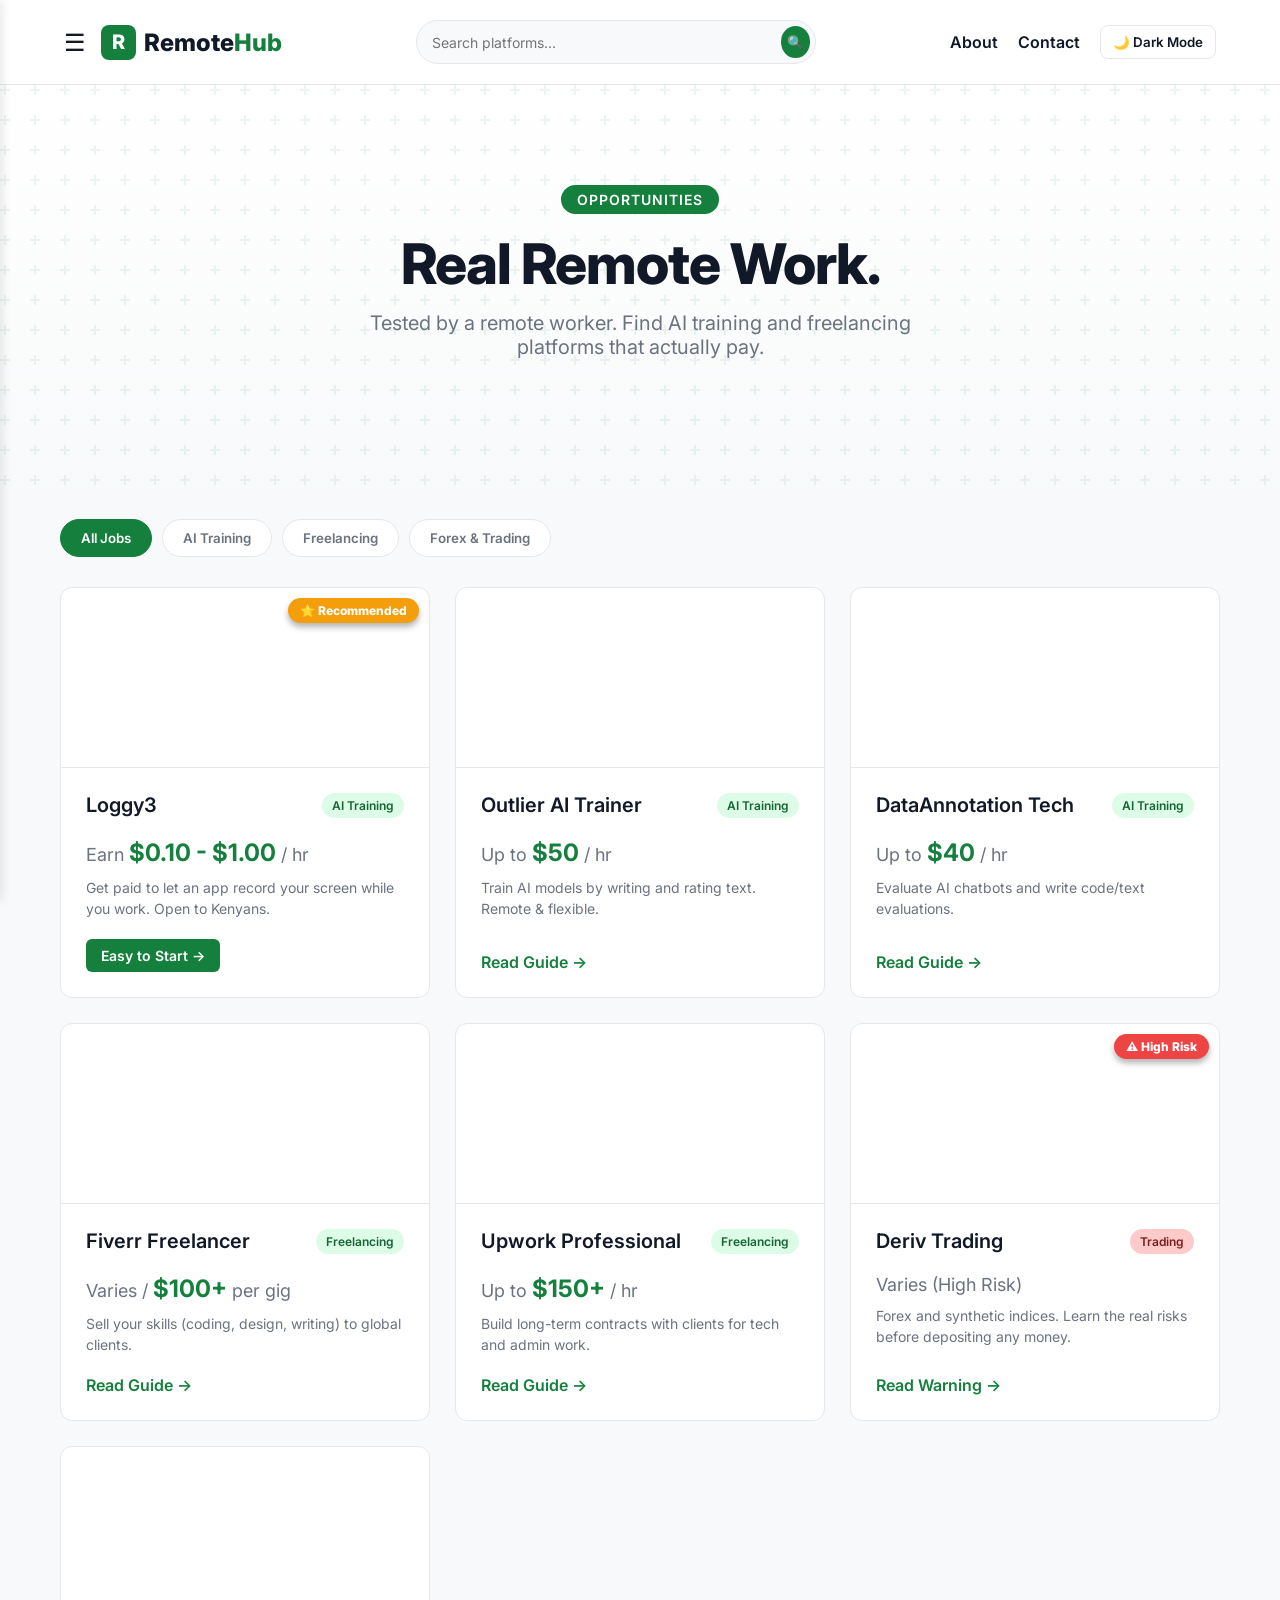
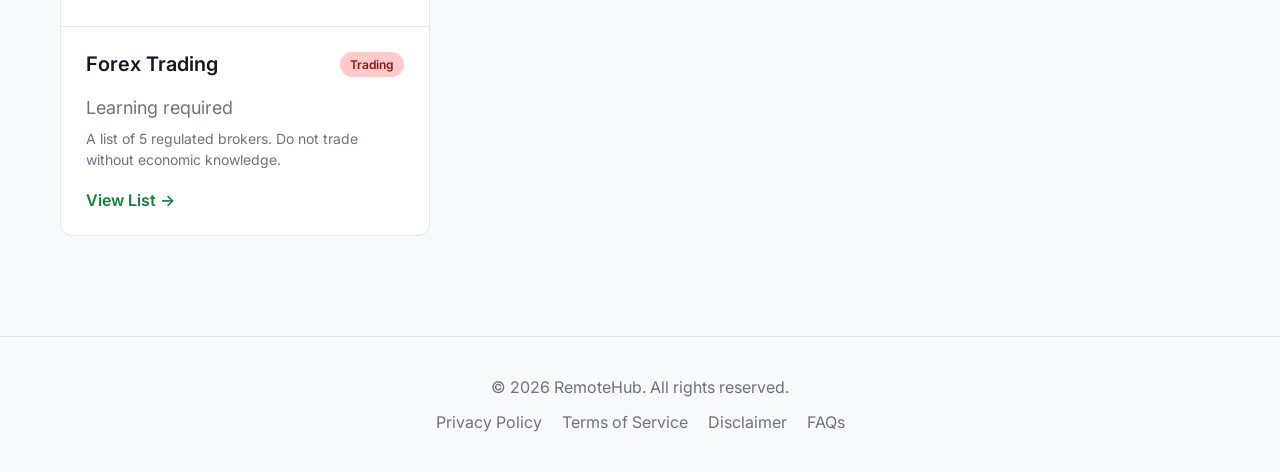
==== index.html @ 210f159b "Initial commit: RemoteHub website" ====
﻿<!DOCTYPE html>
<html lang="en">
<head>
    <meta charset="UTF-8">
    <meta name="viewport" content="width=device-width, initial-scale=1.0">
    <title>RemoteHub | Real Remote Work</title>
    <link rel="stylesheet" href="style.css">
    <link href="https://fonts.googleapis.com/css2?family=Inter:wght@400;600;800&display=swap" rel="stylesheet">
    <script>
        if (localStorage.getItem('theme') === 'dark') {
            document.documentElement.classList.add('dark-mode');
            document.addEventListener('DOMContentLoaded', () => {
                document.body.classList.add('dark-mode');
                const btn = document.getElementById('theme-toggle');
                if(btn) btn.textContent = '☀️ Light Mode';
            });
        }
    </script>
</head>
<body>

    <!-- HEADER -->
    <header>
        <div style="display: flex; align-items: center; gap: 15px;">
            <button id="menu-btn" style="background: none; border: none; font-size: 24px; cursor: pointer; color: var(--text-main);">☰</button>
            <a href="index.html" class="logo" style="text-decoration: none; display: flex; align-items: center; gap: 8px;">
                <div style="background: var(--primary); color: white; width: 35px; height: 35px; border-radius: 8px; display: flex; justify-content: center; align-items: center; font-weight: 800; font-size: 20px;">R</div>
                <span style="font-weight: 800; color: var(--text-main);">Remote<span style="color: var(--primary);">Hub</span></span>
            </a>
        </div>
        
        <!-- SEARCH BAR -->
        <div class="header-search" style="position: relative;">
            <input type="text" id="searchInput" placeholder="Search platforms..." autocomplete="off">
            <button>🔍</button>
            <div id="searchDropdown" class="search-dropdown"></div>
        </div>

        <div class="nav-links">
            <a href="legal/about.html">About</a>
            <a href="legal/contact.html">Contact</a>
            <button id="theme-toggle">🌙 Dark Mode</button>
        </div>
    </header>

    <!-- HERO -->
    <section class="hero">
        <div class="hero-content">
            <span class="hero-badge">Opportunities</span>
            <h1>Real Remote Work.</h1>
            <p>Tested by a remote worker. Find AI training and freelancing platforms that actually pay.</p>
        </div>
    </section>

    <!-- MAIN GRID -->
    <section class="jobs-section">
        <div class="filters">
            <button class="filter-btn active" data-category="all">All Jobs</button>
            <button class="filter-btn" data-category="ai-training">AI Training</button>
            <button class="filter-btn" data-category="freelancing">Freelancing</button>
            <button class="filter-btn" data-category="trading">Forex & Trading</button>
        </div>

        <div class="job-grid" id="jobGrid">
            
            <!-- Card 1: Loggy3 (Recommended) -->
            <a href="pages/loggy3.html" class="job-card" data-category="ai-training">
                <div class="card-image" style="background-image: url('https://images.unsplash.com/photo-1551288049-bebda4e38f71?auto=format&fit=crop&w=600&q=80'); position: relative;">
                    <span style="position: absolute; top: 10px; right: 10px; background: #f59e0b; color: white; padding: 5px 12px; border-radius: 20px; font-size: 12px; font-weight: 800; box-shadow: 0 4px 6px rgba(0,0,0,0.3);">⭐ Recommended</span>
                </div>
                <div class="card-content">
                    <div class="card-header"><h3>Loggy3</h3><span class="tag">AI Training</span></div>
                    <p class="pay">Earn <strong>$0.10 - $1.00</strong> / hr</p>
                    <p class="desc">Get paid to let an app record your screen while you work. Open to Kenyans.</p>
                    <div class="card-footer"><span style="display: inline-block; background: var(--primary); color: white; padding: 8px 15px; border-radius: 6px; font-size: 14px;">Easy to Start &rarr;</span></div>
                </div>
            </a>

            <!-- Card 2: Outlier -->
            <a href="pages/outlier.html" class="job-card" data-category="ai-training">
                <div class="card-image" style="background-image: url('https://images.unsplash.com/photo-1677442136019-21780ecad995?auto=format&fit=crop&w=600&q=80');"></div>
                <div class="card-content">
                    <div class="card-header"><h3>Outlier AI Trainer</h3><span class="tag">AI Training</span></div>
                    <p class="pay">Up to <strong>$50</strong> / hr</p>
                    <p class="desc">Train AI models by writing and rating text. Remote & flexible.</p>
                    <div class="card-footer"><span>Read Guide &rarr;</span></div>
                </div>
            </a>

            <!-- Card 3: DataAnnotation -->
            <a href="pages/dataannotation.html" class="job-card" data-category="ai-training">
                <div class="card-image" style="background-image: url('https://images.unsplash.com/photo-1555949963-ff9fe0c870eb?auto=format&fit=crop&w=600&q=80');"></div>
                <div class="card-content">
                    <div class="card-header"><h3>DataAnnotation Tech</h3><span class="tag">AI Training</span></div>
                    <p class="pay">Up to <strong>$40</strong> / hr</p>
                    <p class="desc">Evaluate AI chatbots and write code/text evaluations.</p>
                    <div class="card-footer"><span>Read Guide &rarr;</span></div>
                </div>
            </a>

            <!-- Card 4: Fiverr -->
            <a href="pages/fiverr.html" class="job-card" data-category="freelancing">
                <div class="card-image" style="background-image: url('https://images.unsplash.com/photo-1522071820081-009f0129c71c?auto=format&fit=crop&w=600&q=80');"></div>
                <div class="card-content">
                    <div class="card-header"><h3>Fiverr Freelancer</h3><span class="tag">Freelancing</span></div>
                    <p class="pay">Varies / <strong>$100+</strong> per gig</p>
                    <p class="desc">Sell your skills (coding, design, writing) to global clients.</p>
                    <div class="card-footer"><span>Read Guide &rarr;</span></div>
                </div>
            </a>

            <!-- Card 5: Upwork -->
            <a href="pages/upwork.html" class="job-card" data-category="freelancing">
                <div class="card-image" style="background-image: url('https://images.unsplash.com/photo-1498050108023-c5249f4df085?auto=format&fit=crop&w=600&q=80');"></div>
                <div class="card-content">
                    <div class="card-header"><h3>Upwork Professional</h3><span class="tag">Freelancing</span></div>
                    <p class="pay">Up to <strong>$150+</strong> / hr</p>
                    <p class="desc">Build long-term contracts with clients for tech and admin work.</p>
                    <div class="card-footer"><span>Read Guide &rarr;</span></div>
                </div>
            </a>

            <!-- Card 6: Deriv -->
            <a href="pages/deriv.html" class="job-card" data-category="trading">
                <div class="card-image" style="background-image: url('https://images.unsplash.com/photo-1611974789855-9c2a0a7236a3?auto=format&fit=crop&w=600&q=80'); position: relative;">
                    <span style="position: absolute; top: 10px; right: 10px; background: #ef4444; color: white; padding: 5px 12px; border-radius: 20px; font-size: 12px; font-weight: 800; box-shadow: 0 4px 6px rgba(0,0,0,0.3);">⚠️ High Risk</span>
                </div>
                <div class="card-content">
                    <div class="card-header"><h3>Deriv Trading</h3><span class="tag" style="background: #fecaca; color: #7f1d1d;">Trading</span></div>
                    <p class="pay">Varies (High Risk)</p>
                    <p class="desc">Forex and synthetic indices. Learn the real risks before depositing any money.</p>
                    <div class="card-footer"><span>Read Warning &rarr;</span></div>
                </div>
            </a>

            <!-- Card 7: Forex Trading -->
            <a href="pages/forex-trading.html" class="job-card" data-category="trading">
                <div class="card-image" style="background-image: url('https://images.unsplash.com/photo-1590283603385-17ffb3a7f29f?auto=format&fit=crop&w=600&q=80');"></div>
                <div class="card-content">
                    <div class="card-header"><h3>Forex Trading</h3><span class="tag" style="background: #fecaca; color: #7f1d1d;">Trading</span></div>
                    <p class="pay">Learning required</p>
                    <p class="desc">A list of 5 regulated brokers. Do not trade without economic knowledge.</p>
                    <div class="card-footer"><span>View List &rarr;</span></div>
                </div>
            </a>

        </div>
    </section>

    <!-- FOOTER -->
    <footer>
        <p>&copy; 2026 RemoteHub. All rights reserved.</p>
        <div class="footer-links">
            <a href="legal/privacy.html">Privacy Policy</a>
            <a href="legal/terms.html">Terms of Service</a>
            <a href="legal/disclaimer.html">Disclaimer</a>
            <a href="faq.html">FAQs</a>
        </div>
    </footer>
    
    <!-- SIDEBAR -->
    <div id="sidebar" class="sidebar">
        <button id="close-btn" class="close-btn">&times;</button>
        <div style="margin-top: 50px;">
            <a href="index.html" class="sidebar-link">Home</a>
            <a href="legal/about.html" class="sidebar-link">About Mark</a>
            <a href="legal/contact.html" class="sidebar-link">Contact</a>
            <a href="legal/privacy.html" class="sidebar-link">Privacy Policy</a>
            <a href="legal/terms.html" class="sidebar-link">Terms of Service</a>
            <a href="legal/disclaimer.html" class="sidebar-link">Disclaimer</a>
            <a href="faq.html" class="sidebar-link">FAQs</a>
        </div>
    </div>

    <script src="script.js"></script>
</body>
</html>
---- style.css ----
﻿/* --- GLOBAL VARIABLES (Colors & Fonts) --- */
:root {
    --bg-color: #f8f9fa;
    --text-main: #111827;
    --text-muted: #6b7280;
    --card-bg: #ffffff;
    --primary: #15803d; /* Premium Green */
    --primary-hover: #166534;
    --border: #e5e7eb;
}

/* Dark Mode Variables */
body.dark-mode, html.dark-mode {
    --bg-color: #0f172a;
    --text-main: #f8fafc;
    --text-muted: #94a3b8;
    --card-bg: #1e293b;
    --border: #334155;
}

* {
    margin: 0;
    padding: 0;
    box-sizing: border-box;
    font-family: 'Inter', sans-serif;
}

body {
    background-color: var(--bg-color);
    color: var(--text-main);
    transition: background-color 0.3s, color 0.3s;
}

/* --- NAVIGATION --- */
header {
    display: flex;
    justify-content: space-between;
    align-items: center;
    padding: 20px 5%;
    background-color: var(--card-bg);
    border-bottom: 1px solid var(--border);
}

.logo {
    font-size: 24px;
    font-weight: 800;
}
.logo span { color: var(--primary); }

.nav-links {
    display: flex;
    gap: 20px;
    align-items: center;
}

.nav-links a {
    text-decoration: none;
    color: var(--text-main);
    font-weight: 600;
}

#theme-toggle {
    background: none;
    border: 1px solid var(--border);
    padding: 8px 12px;
    border-radius: 8px;
    cursor: pointer;
    color: var(--text-main);
    font-weight: 600;
}

/* --- HERO SECTION --- */
.hero {
    text-align: center;
    padding: 80px 20px;
}

.hero h1 {
    font-size: 48px;
    font-weight: 800;
    margin-bottom: 15px;
}

.hero p {
    color: var(--text-muted);
    font-size: 18px;
    margin-bottom: 40px;
}

.search-container {
    display: flex;
    max-width: 600px;
    margin: 0 auto;
    gap: 10px;
}

.search-container input {
    flex: 1;
    padding: 15px 20px;
    border: 1px solid var(--border);
    border-radius: 8px;
    font-size: 16px;
    background-color: var(--card-bg);
    color: var(--text-main);
}

.search-container button {
    padding: 15px 30px;
    background-color: var(--primary);
    color: white;
    border: none;
    border-radius: 8px;
    font-weight: 600;
    cursor: pointer;
}

/* --- FILTERS & GRID --- */
.jobs-section {
    max-width: 1200px;
    margin: 0 auto;
    padding: 20px;
}

.filters {
    display: flex;
    gap: 10px;
    margin-bottom: 30px;
    flex-wrap: wrap;
}

.filter-btn {
    padding: 10px 20px;
    border: 1px solid var(--border);
    background-color: var(--card-bg);
    border-radius: 30px;
    cursor: pointer;
    font-weight: 600;
    color: var(--text-muted);
    transition: all 0.2s;
}

.filter-btn:hover, .filter-btn.active {
    background-color: var(--primary);
    color: white;
    border-color: var(--primary);
}

.job-grid {
    display: grid;
    grid-template-columns: repeat(auto-fill, minmax(300px, 1fr));
    gap: 25px;
}

/* --- JOB CARDS --- */
.job-card {
    background-color: var(--card-bg);
    border: 1px solid var(--border);
    border-radius: 12px;
    padding: 25px;
    text-decoration: none;
    color: var(--text-main);
    display: flex;
    flex-direction: column;
    transition: transform 0.2s, box-shadow 0.2s;
}

.job-card:hover {
    transform: translateY(-5px);
    box-shadow: 0 10px 25px rgba(0,0,0,0.1);
    border-color: var(--primary);
}

.card-header {
    display: flex;
    justify-content: space-between;
    align-items: flex-start;
    margin-bottom: 20px;
}

.card-header h3 {
    font-size: 20px;
    font-weight: 600;
}

.tag {
    background-color: #dcfce7;
    color: #166534;
    padding: 5px 10px;
    border-radius: 20px;
    font-size: 12px;
    font-weight: 600;
}

.pay {
    font-size: 18px;
    color: var(--text-muted);
    margin-bottom: 10px;
}

.pay strong {
    color: var(--primary);
    font-size: 24px;
}

.desc {
    color: var(--text-muted);
    font-size: 14px;
    line-height: 1.5;
    margin-bottom: 20px;
}

.card-footer {
    margin-top: auto;
    font-weight: 600;
    color: var(--primary);
}

/* --- FOOTER --- */
footer {
    border-top: 1px solid var(--border);
    padding: 40px 5%;
    text-align: center;
    margin-top: 80px;
    color: var(--text-muted);
}

.footer-links {
    margin-top: 15px;
    display: flex;
    justify-content: center;
    gap: 20px;
    flex-wrap: wrap;
}

.footer-links a {
    color: var(--text-muted);
    text-decoration: none;
}

/* --- MOBILE RESPONSIVENESS --- */
@media (max-width: 768px) {
    .hero h1 { font-size: 32px; }
    .search-container { flex-direction: column; }
    .job-grid { grid-template-columns: 1fr; }
}
/* --- ARTICLE & BLOG PAGES --- */
.article-container {
    max-width: 800px;
    margin: 40px auto;
    padding: 0 20px;
    line-height: 1.8;
    font-size: 18px;
}

.article-container h1 {
    font-size: 40px;
    margin-bottom: 10px;
    line-height: 1.2;
}

.article-meta {
    color: var(--text-muted);
    font-size: 14px;
    margin-bottom: 30px;
    border-bottom: 1px solid var(--border);
    padding-bottom: 20px;
}

.article-container h2 {
    margin-top: 40px;
    margin-bottom: 15px;
    font-size: 26px;
}

.article-container p {
    margin-bottom: 20px;
    color: var(--text-main);
}

.lead {
    font-size: 22px;
    font-weight: 600;
    color: var(--text-muted);
}

/* Ad Slots */
.ad-slot {
    background-color: var(--border);
    color: var(--text-muted);
    text-align: center;
    padding: 40px 20px;
    margin: 30px 0;
    border-radius: 8px;
    border: 1px dashed #999;
}

/* --- CALCULATOR BOX --- */
.calculator-box {
    background-color: var(--card-bg);
    border: 1px solid var(--border);
    padding: 30px;
    border-radius: 12px;
    margin: 30px 0;
    box-shadow: 0 4px 15px rgba(0,0,0,0.05);
}

.calculator-box label {
    display: block;
    font-weight: 600;
    margin-bottom: 10px;
    margin-top: 15px;
}

.calculator-box input[type="range"] {
    width: 100%;
    cursor: pointer;
    accent-color: var(--primary);
}

.calc-result {
    margin-top: 30px;
    padding-top: 20px;
    border-top: 1px solid var(--border);
    font-size: 20px;
    text-align: center;
}

.calc-result strong {
    color: var(--primary);
    font-size: 28px;
    display: block;
    margin-top: 10px;
}

/* --- FAQ ACCORDION --- */
.faq-title {
    margin-top: 50px;
    border-top: 1px solid var(--border);
    padding-top: 30px;
}

.faq-item {
    border-bottom: 1px solid var(--border);
}

.faq-question {
    width: 100%;
    text-align: left;
    background: none;
    border: none;
    padding: 20px 0;
    font-size: 18px;
    font-weight: 600;
    color: var(--text-main);
    cursor: pointer;
    display: flex;
    justify-content: space-between;
    align-items: center;
}

.faq-answer {
    display: none; /* Hidden by default */
    padding-bottom: 20px;
    color: var(--text-muted);
}

/* When active */
.faq-item.active .faq-answer {
    display: block;
}
.faq-item.active .plus {
    transform: rotate(45deg);
}
.plus {
    transition: transform 0.3s ease;
    font-size: 24px;
    color: var(--primary);
}

/* --- LEGAL & INFO PAGES --- */
.legal-container {
    max-width: 800px;
    margin: 60px auto;
    padding: 0 20px;
    line-height: 1.8;
    font-size: 18px;
}
.legal-container h1 {
    font-size: 36px;
    margin-bottom: 30px;
    border-bottom: 1px solid var(--border);
    padding-bottom: 15px;
}
.legal-container h2 {
    font-size: 24px;
    margin-top: 30px;
    margin-bottom: 15px;
}
.legal-container p {
    margin-bottom: 20px;
    color: var(--text-muted);
}

/* --- UPGRADED HERO SECTION --- */
.hero {
    padding: 100px 20px;
    background: linear-gradient(180deg, var(--card-bg) 0%, var(--bg-color) 100%);
}
.hero-content {
    max-width: 800px;
    margin: 0 auto;
}
.hero-badge {
    background: var(--primary);
    color: white;
    padding: 6px 16px;
    border-radius: 20px;
    font-size: 14px;
    font-weight: 600;
    display: inline-block;
    margin-bottom: 20px;
    text-transform: uppercase;
    letter-spacing: 1px;
}
.hero h1 {
    font-size: 56px;
    letter-spacing: -1px;
    line-height: 1.1;
}
.hero p {
    font-size: 20px;
    max-width: 600px;
    margin: 0 auto 40px auto;
}

/* --- UPGRADED JOB CARDS (WITH IMAGES) --- */
.job-card {
    padding: 0; /* Remove padding to let image touch edges */
    overflow: hidden;
}
.card-image {
    width: 100%;
    height: 180px;
    background-size: cover;
    background-position: center;
    border-bottom: 1px solid var(--border);
    transition: transform 0.3s ease;
}
.job-card:hover .card-image {
    transform: scale(1.05); /* Subtle zoom effect on hover */
}
.card-content {
    padding: 25px;
    display: flex;
    flex-direction: column;
    flex: 1;
}

/* --- SLIDING SIDEBAR --- */
.sidebar {
    position: fixed;
    top: 0;
    left: -250px; /* Hidden by default */
    width: 250px;
    height: 100%;
    background-color: var(--card-bg);
    border-right: 1px solid var(--border);
    z-index: 1000;
    transition: left 0.3s ease;
    padding: 20px;
    box-shadow: 2px 0 10px rgba(0,0,0,0.1);
}
.sidebar.open {
    left: 0; /* Slide in */
}
.close-btn {
    background: none;
    border: none;
    font-size: 30px;
    cursor: pointer;
    color: var(--text-main);
    position: absolute;
    top: 10px;
    right: 20px;
}
.sidebar-link {
    display: block;
    padding: 15px 0;
    text-decoration: none;
    color: var(--text-main);
    font-weight: 600;
    border-bottom: 1px solid var(--border);
    transition: color 0.2s;
}
.sidebar-link:hover {
    color: var(--primary);
}

/* --- HEADER SEARCH BAR --- */
.header-search {
    display: flex;
    align-items: center;
    background-color: var(--bg-color);
    border: 1px solid var(--border);
    border-radius: 30px;
    padding: 5px 5px 5px 15px;
    flex: 1;
    max-width: 400px;
    margin: 0 20px;
}
.header-search input {
    border: none;
    background: transparent;
    outline: none;
    color: var(--text-main);
    width: 100%;
    font-size: 14px;
}
.header-search button {
    background-color: var(--primary);
    color: white;
    border: none;
    border-radius: 50%;
    width: 32px;
    height: 32px;
    cursor: pointer;
    display: flex;
    justify-content: center;
    align-items: center;
}

/* Hide search text on mobile, show only icon */
@media (max-width: 768px) {
    .header-search { 
        max-width: 40px; 
        padding: 5px; 
        margin: 0 10px;
    }
    .header-search input { display: none; }
}

.card-image { position: relative; overflow: hidden; }

/* --- LIVE SEARCH DROPDOWN --- */
.search-dropdown {
    position: absolute;
    top: 110%;
    left: 0;
    width: 100%;
    background: var(--card-bg);
    border: 1px solid var(--border);
    border-radius: 8px;
    box-shadow: 0 10px 25px rgba(0,0,0,0.2);
    display: none; /* Hidden by default */
    flex-direction: column;
    z-index: 999;
    max-height: 300px;
    overflow-y: auto;
}
.search-dropdown.active {
    display: flex;
}
.search-dropdown-item {
    padding: 12px 15px;
    display: flex;
    justify-content: space-between;
    align-items: center;
    border-bottom: 1px solid var(--border);
    text-decoration: none;
    color: var(--text-main);
    transition: background 0.2s;
}
.search-dropdown-item:hover {
    background: var(--bg-color);
}
.search-dropdown-item h4 {
    margin: 0;
    font-size: 15px;
}
.search-dropdown-item span {
    font-size: 12px;
    color: var(--primary);
    font-weight: 600;
}

/* --- HERO WATERMARK --- */
.hero {
    position: relative;
    overflow: hidden;
    background: linear-gradient(180deg, var(--card-bg) 0%, var(--bg-color) 100%);
}

/* The Watermark Pattern Layer */
.hero::before {
    content: "";
    position: absolute;
    top: 0; left: 0; right: 0; bottom: 0;
    /* Using SVG data URI for tech icons (laptop, wifi, chart, code) */
    background-image: url("data:image/svg+xml,%3Csvg width='60' height='60' viewBox='0 0 60 60' xmlns='http://www.w3.org/2000/svg'%3E%3Cg fill='none' fill-rule='evenodd'%3E%3Cg fill='%2315803d' fill-opacity='0.08'%3E%3Cpath d='M36 34v-4h-2v4h-4v2h4v4h2v-4h4v-2h-4zm0-30V0h-2v4h-4v2h4v4h2V6h4V4h-4zM6 34v-4H4v4H0v2h4v4h2v-4h4v-2H6zM6 4V0H4v4H0v2h4v4h2V6h4V4H6z'/%3E%3C/g%3E%3C/g%3E%3C/svg%3E");
    z-index: 0;
    pointer-events: none;
}

/* Make sure the text stays above the watermark */
.hero-content {
    position: relative;
    z-index: 1;
}
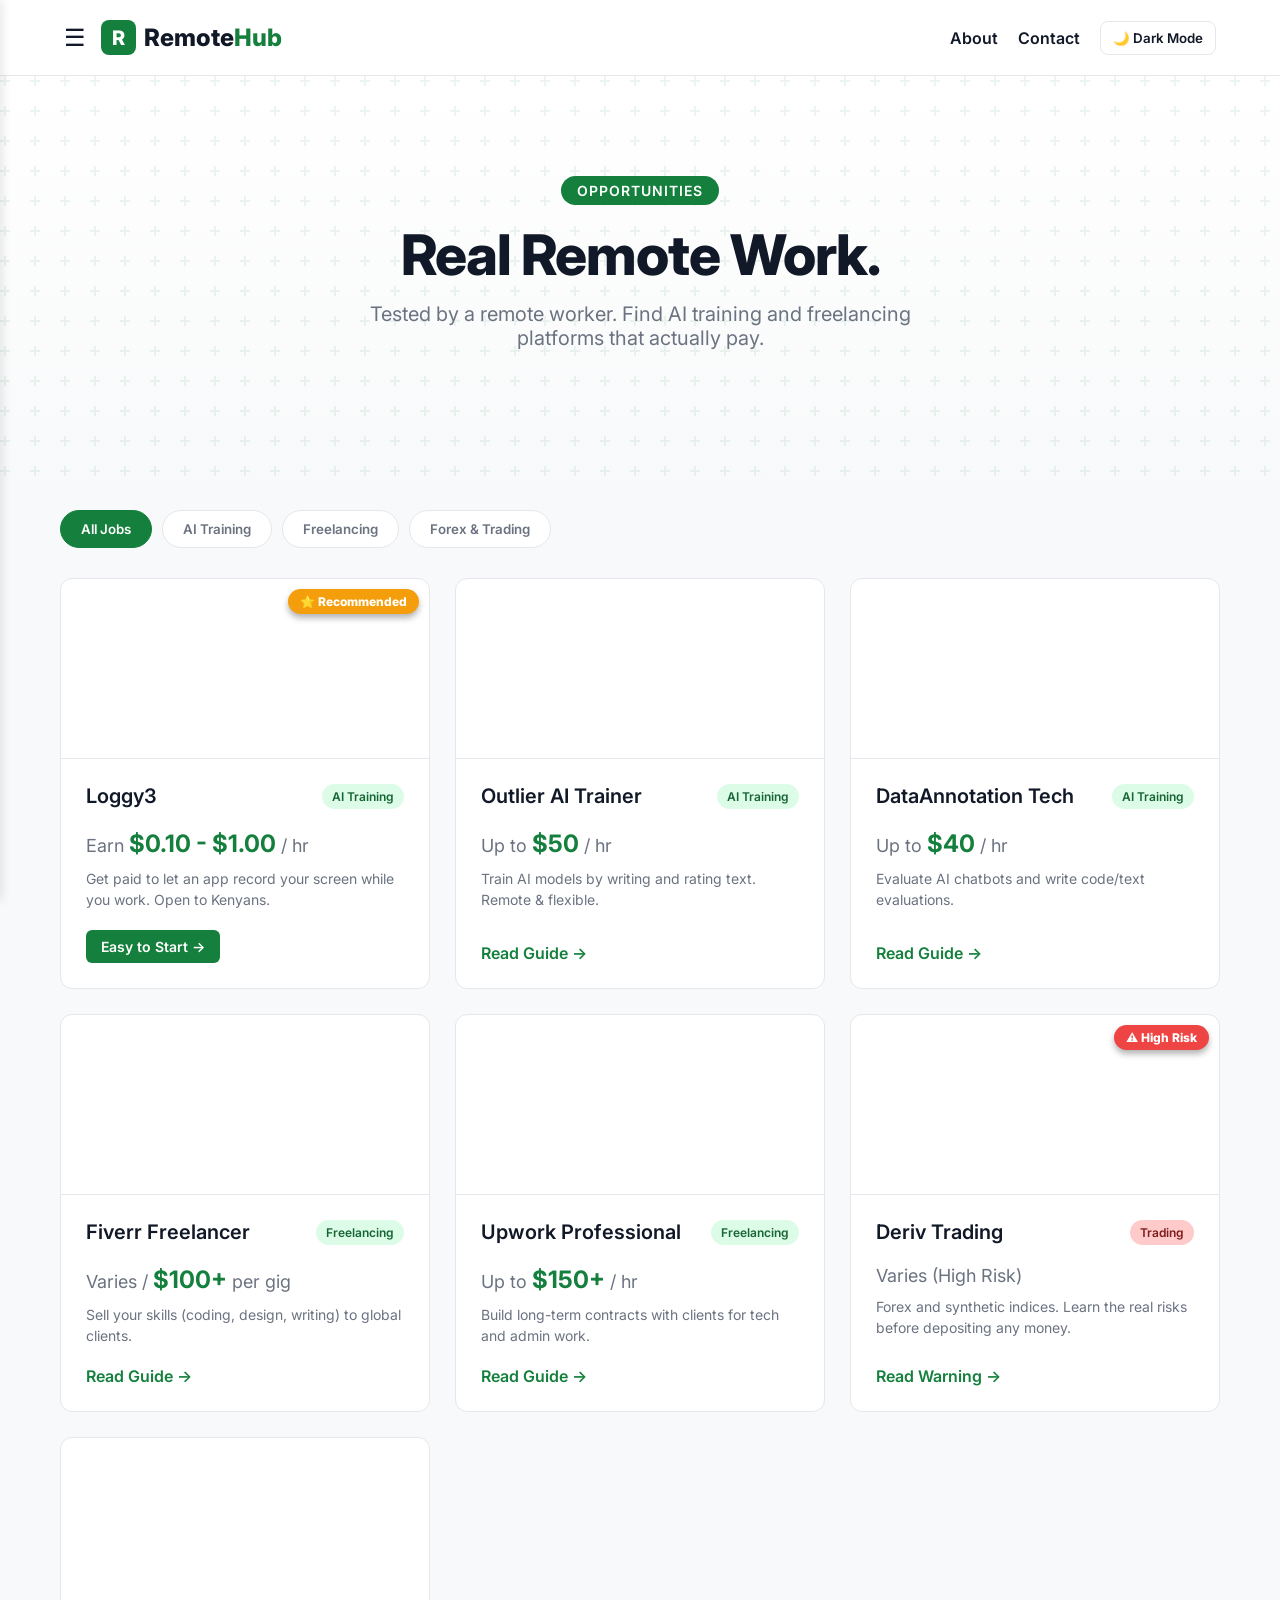
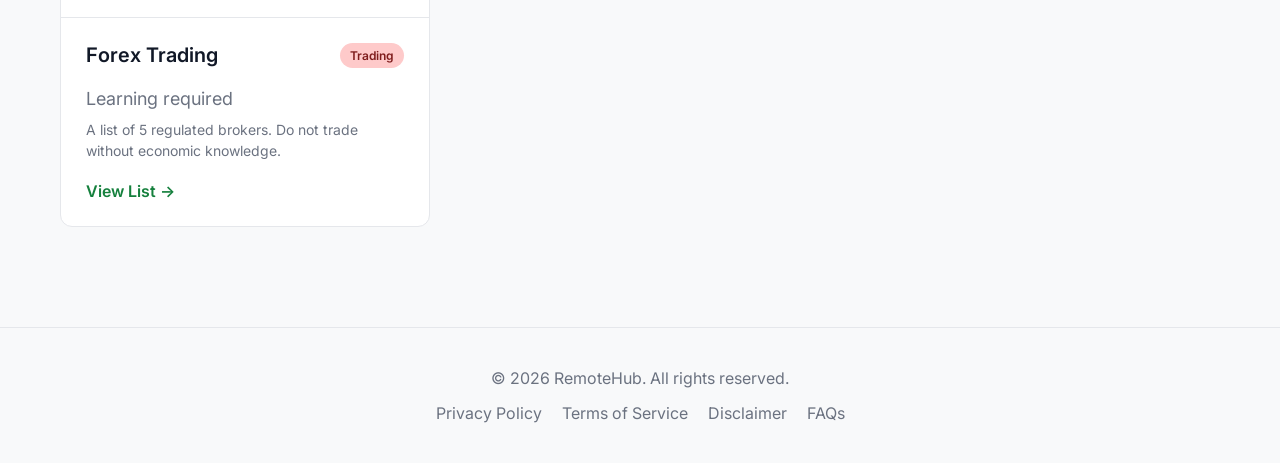
==== commit 30191508: "Fixed subpage menu paths and removed search" ====
--- a/index.html
+++ b/index.html
@@ -30,11 +30,7 @@
         </div>
         
         <!-- SEARCH BAR -->
-        <div class="header-search" style="position: relative;">
-            <input type="text" id="searchInput" placeholder="Search platforms..." autocomplete="off">
-            <button>🔍</button>
-            <div id="searchDropdown" class="search-dropdown"></div>
-        </div>
+        
 
         <div class="nav-links">
             <a href="legal/about.html">About</a>
@@ -172,6 +168,8 @@
         </div>
     </div>
 
-    <script src="script.js"></script>
+    
+    <script src="script.js" defer></script>
 </body>
-</html>+</html>
+
--- a/style.css
+++ b/style.css
@@ -283,16 +283,7 @@
     color: var(--text-muted);
 }
 
-/* Ad Slots */
-.ad-slot {
-    background-color: var(--border);
-    color: var(--text-muted);
-    text-align: center;
-    padding: 40px 20px;
-    margin: 30px 0;
-    border-radius: 8px;
-    border: 1px dashed #999;
-}
+
 
 /* --- CALCULATOR BOX --- */
 .calculator-box {
@@ -606,3 +597,4 @@
     position: relative;
     z-index: 1;
 }
+
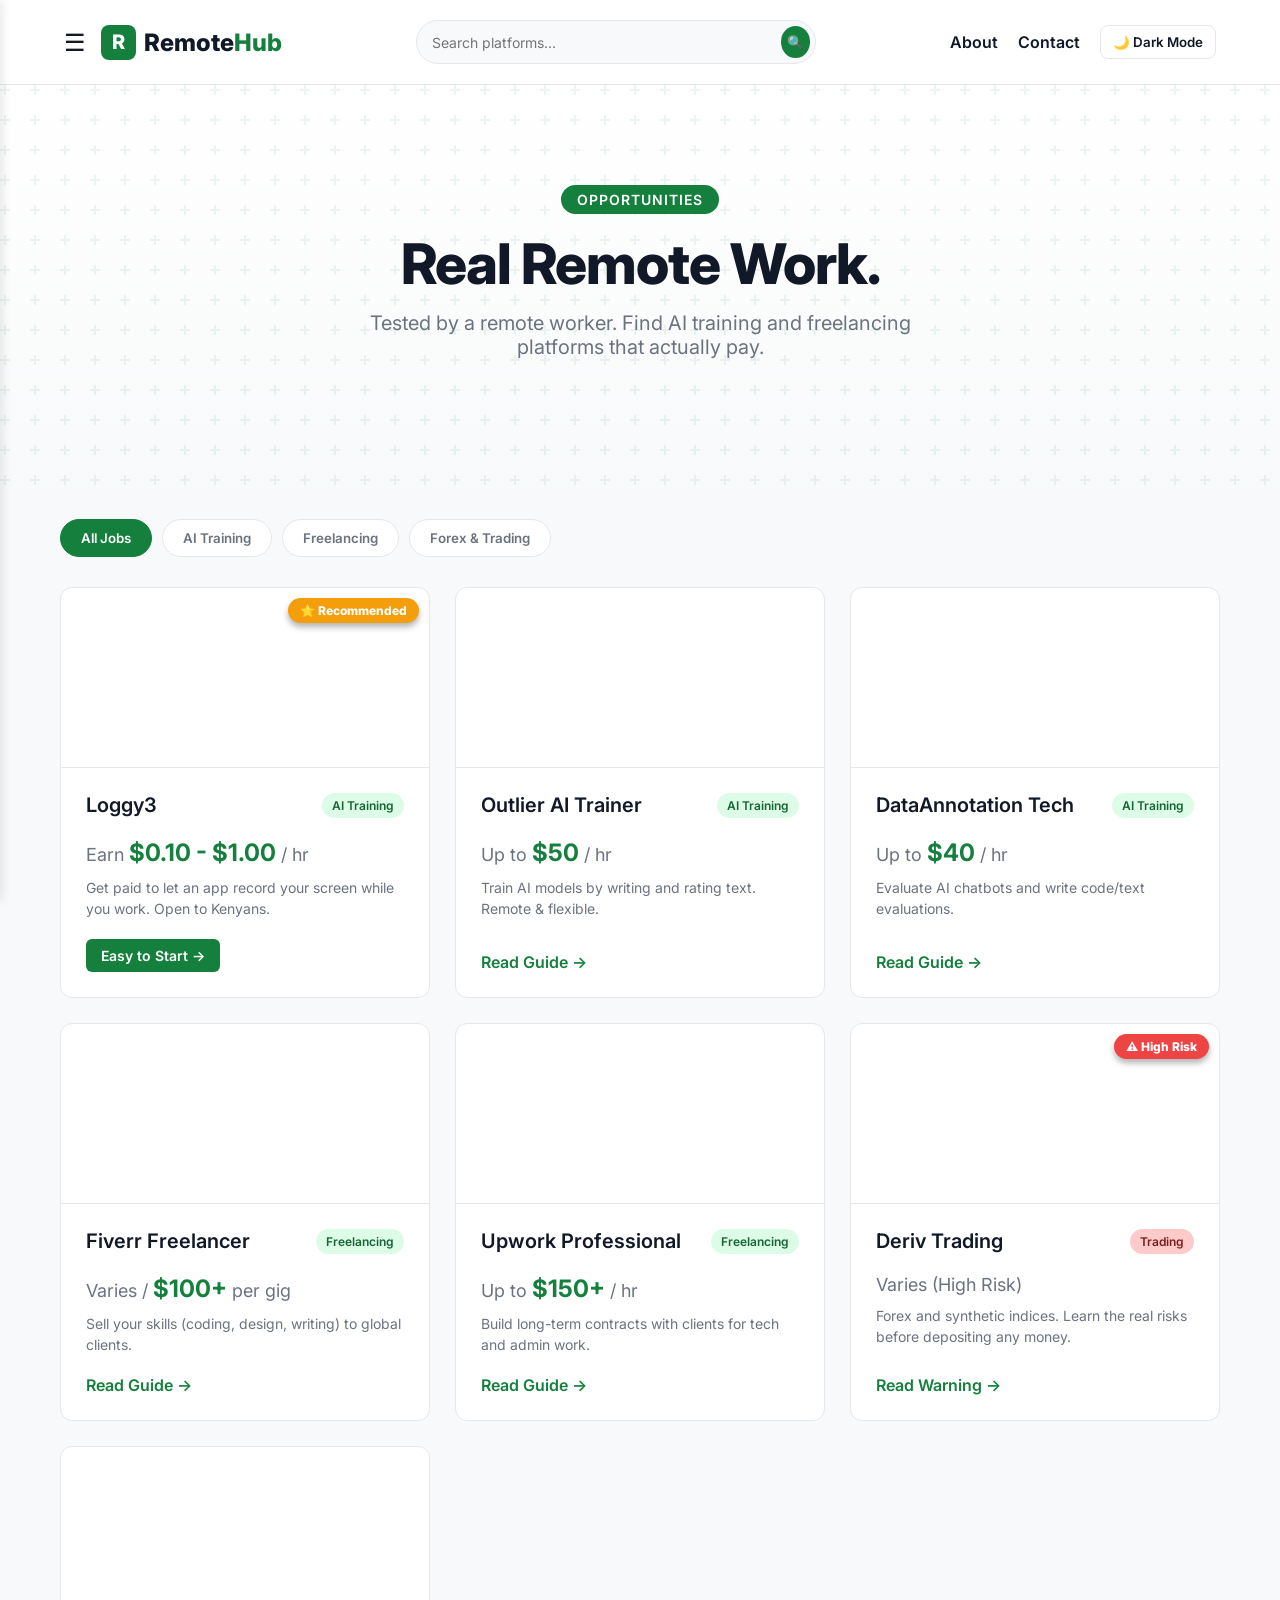
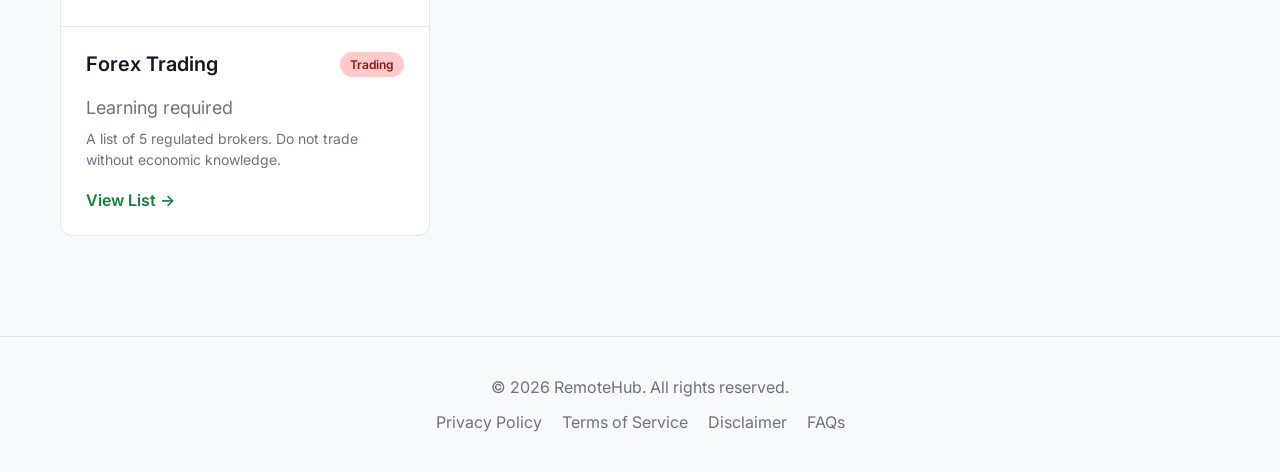
==== commit 4f46e646: "Restored search, fixed mobile overflow, and responsive header" ====
--- a/index.html
+++ b/index.html
@@ -20,7 +20,7 @@
 <body>
 
     <!-- HEADER -->
-    <header>
+        <header>
         <div style="display: flex; align-items: center; gap: 15px;">
             <button id="menu-btn" style="background: none; border: none; font-size: 24px; cursor: pointer; color: var(--text-main);">☰</button>
             <a href="index.html" class="logo" style="text-decoration: none; display: flex; align-items: center; gap: 8px;">
@@ -29,8 +29,12 @@
             </a>
         </div>
         
-        <!-- SEARCH BAR -->
-        
+        <!-- SEARCH BAR RESTORED -->
+        <div class="header-search" style="position: relative;">
+            <input type="text" id="searchInput" placeholder="Search platforms..." autocomplete="off">
+            <button>🔍</button>
+            <div id="searchDropdown" class="search-dropdown"></div>
+        </div>
 
         <div class="nav-links">
             <a href="legal/about.html">About</a>
@@ -173,3 +177,4 @@
 </body>
 </html>
 
+
--- a/style.css
+++ b/style.css
@@ -598,3 +598,39 @@
     z-index: 1;
 }
 
+
+/* --- STRICT MOBILE FIT --- */
+html, body {
+    max-width: 100vw;
+    overflow-x: hidden; /* Stops horizontal scrolling */
+}
+
+/* --- RESPONSIVE HEADER & SEARCH FOR MOBILE --- */
+@media (max-width: 768px) {
+    header {
+        flex-wrap: wrap; /* Allows items to drop to the next line */
+        padding: 15px;
+        gap: 15px;
+    }
+    
+    /* Make the search bar take the full width on mobile */
+    .header-search {
+        order: 3; /* Pushes it to the bottom of the header */
+        width: 100%;
+        max-width: 100%;
+        margin: 0;
+    }
+    
+    /* Adjust hero text so it doesn't overflow */
+    .hero h1 {
+        font-size: 36px !important;
+    }
+    .hero p {
+        font-size: 16px !important;
+    }
+    
+    /* Make sure job cards don't overflow */
+    .job-grid {
+        grid-template-columns: 1fr !important;
+    }
+}
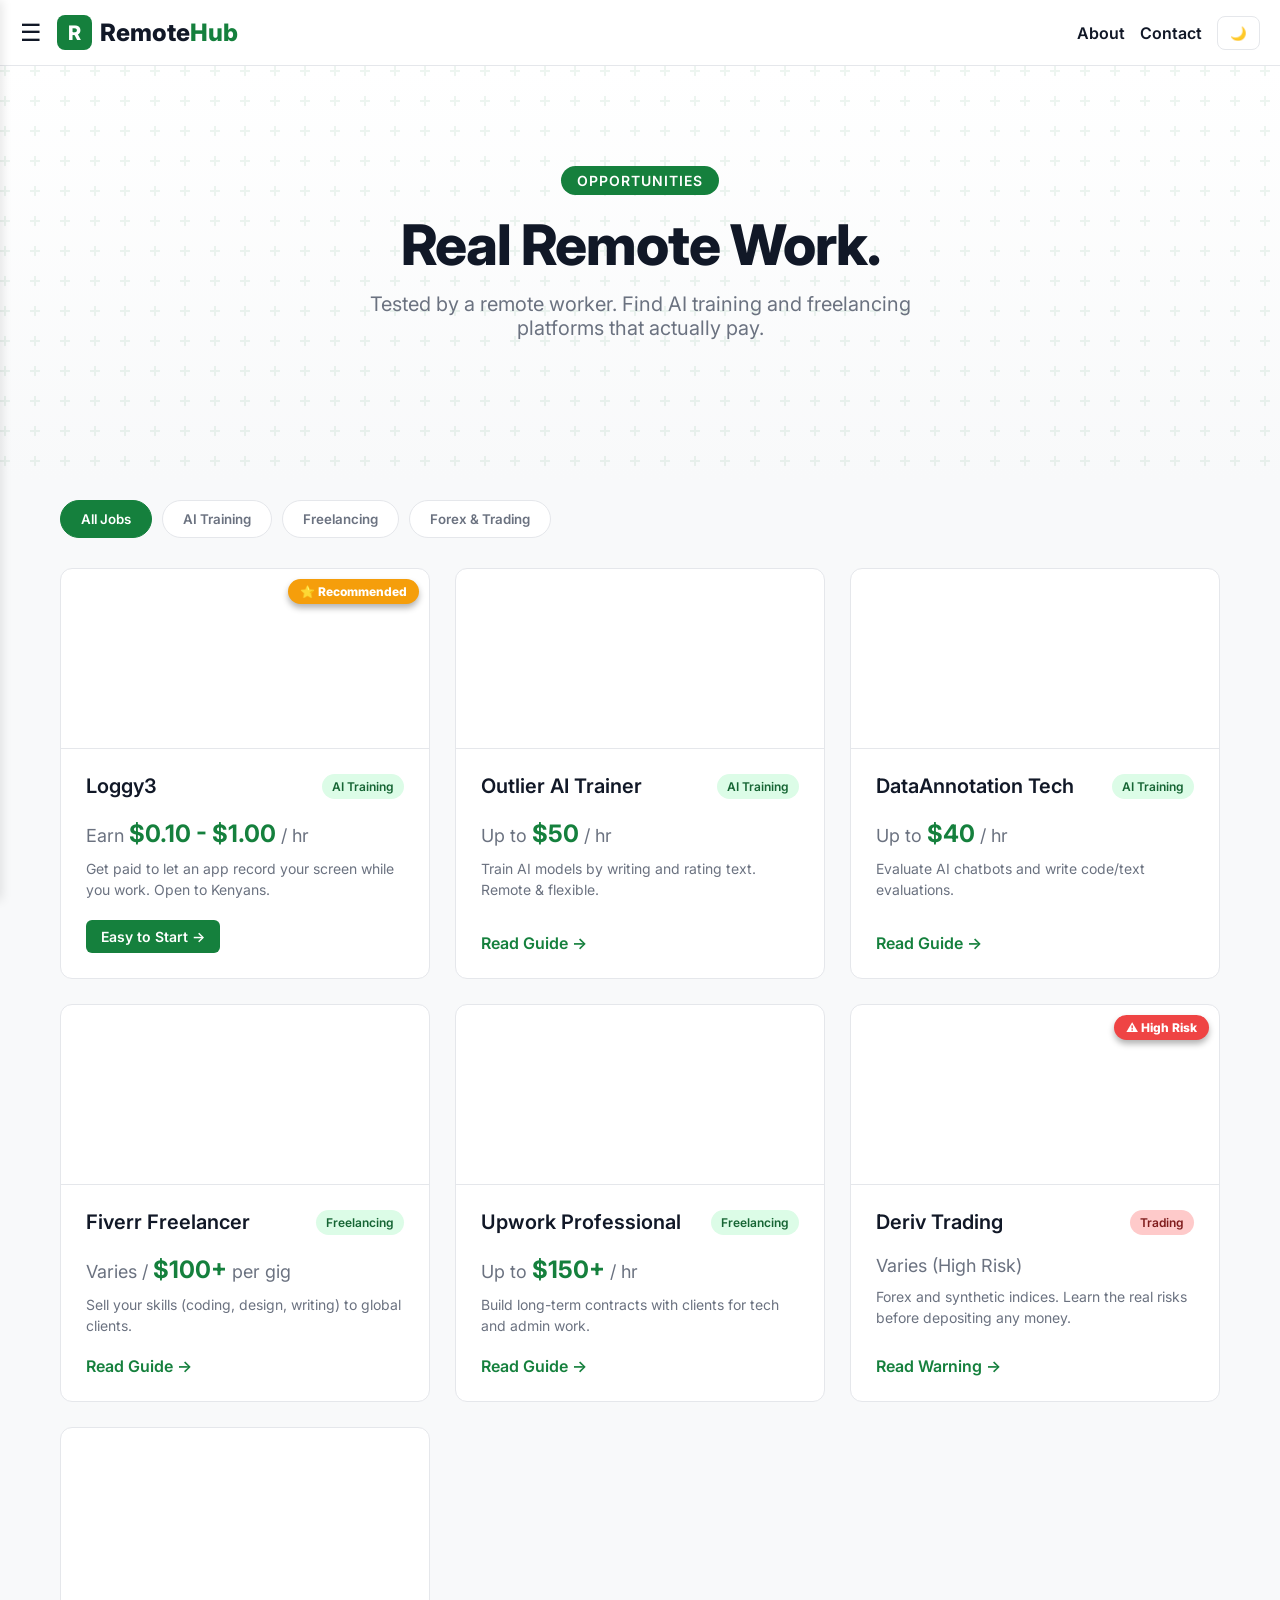
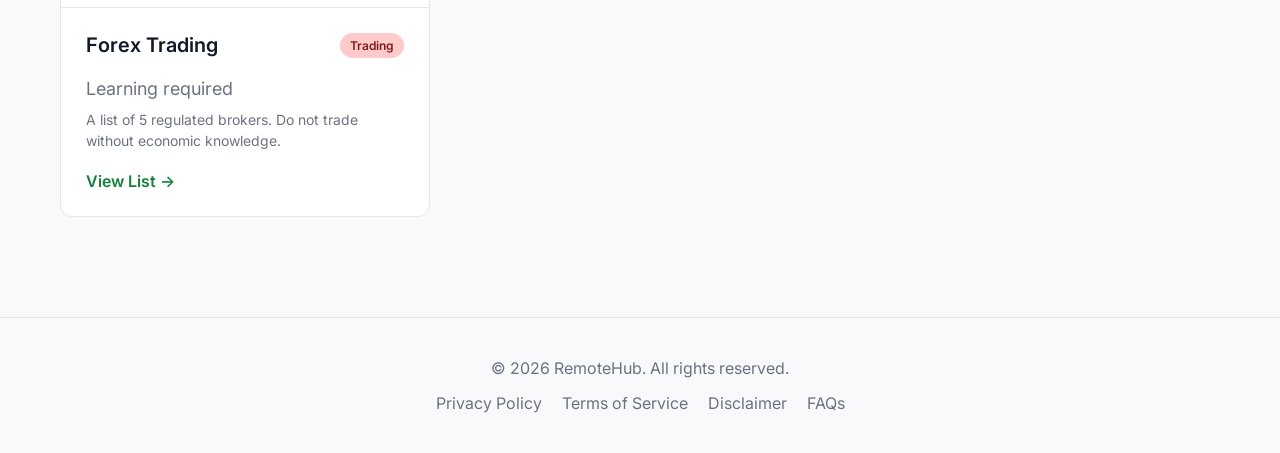
==== commit fef4d392: "Removed search, fixed mobile header layout, compact dark mode" ====
--- a/index.html
+++ b/index.html
@@ -20,7 +20,7 @@
 <body>
 
     <!-- HEADER -->
-        <header>
+            <header>
         <div style="display: flex; align-items: center; gap: 15px;">
             <button id="menu-btn" style="background: none; border: none; font-size: 24px; cursor: pointer; color: var(--text-main);">☰</button>
             <a href="index.html" class="logo" style="text-decoration: none; display: flex; align-items: center; gap: 8px;">
@@ -29,17 +29,10 @@
             </a>
         </div>
         
-        <!-- SEARCH BAR RESTORED -->
-        <div class="header-search" style="position: relative;">
-            <input type="text" id="searchInput" placeholder="Search platforms..." autocomplete="off">
-            <button>🔍</button>
-            <div id="searchDropdown" class="search-dropdown"></div>
-        </div>
-
         <div class="nav-links">
-            <a href="legal/about.html">About</a>
-            <a href="legal/contact.html">Contact</a>
-            <button id="theme-toggle">🌙 Dark Mode</button>
+            <a href="legal/about.html" class="nav-text">About</a>
+            <a href="legal/contact.html" class="nav-text">Contact</a>
+            <button id="theme-toggle" style="background: none; border: 1px solid var(--border); padding: 8px 12px; border-radius: 8px; cursor: pointer; color: var(--text-main); font-weight: 600;">🌙</button>
         </div>
     </header>
 
@@ -178,3 +171,4 @@
 </html>
 
 
+
--- a/style.css
+++ b/style.css
@@ -634,3 +634,33 @@
         grid-template-columns: 1fr !important;
     }
 }
+
+/* --- FIXED MOBILE HEADER --- */
+header {
+    display: flex;
+    justify-content: space-between;
+    align-items: center;
+    padding: 15px 20px;
+    background-color: var(--card-bg);
+    border-bottom: 1px solid var(--border);
+    position: sticky;
+    top: 0;
+    z-index: 100;
+}
+
+.nav-links {
+    display: flex;
+    align-items: center;
+    gap: 15px;
+}
+
+@media (max-width: 600px) {
+    /* Hide the About/Contact text on mobile to save space */
+    .nav-text {
+        display: none !important;
+    }
+    
+    .hero {
+        padding: 30px 20px 20px 20px; /* Less white space at the top */
+    }
+}
